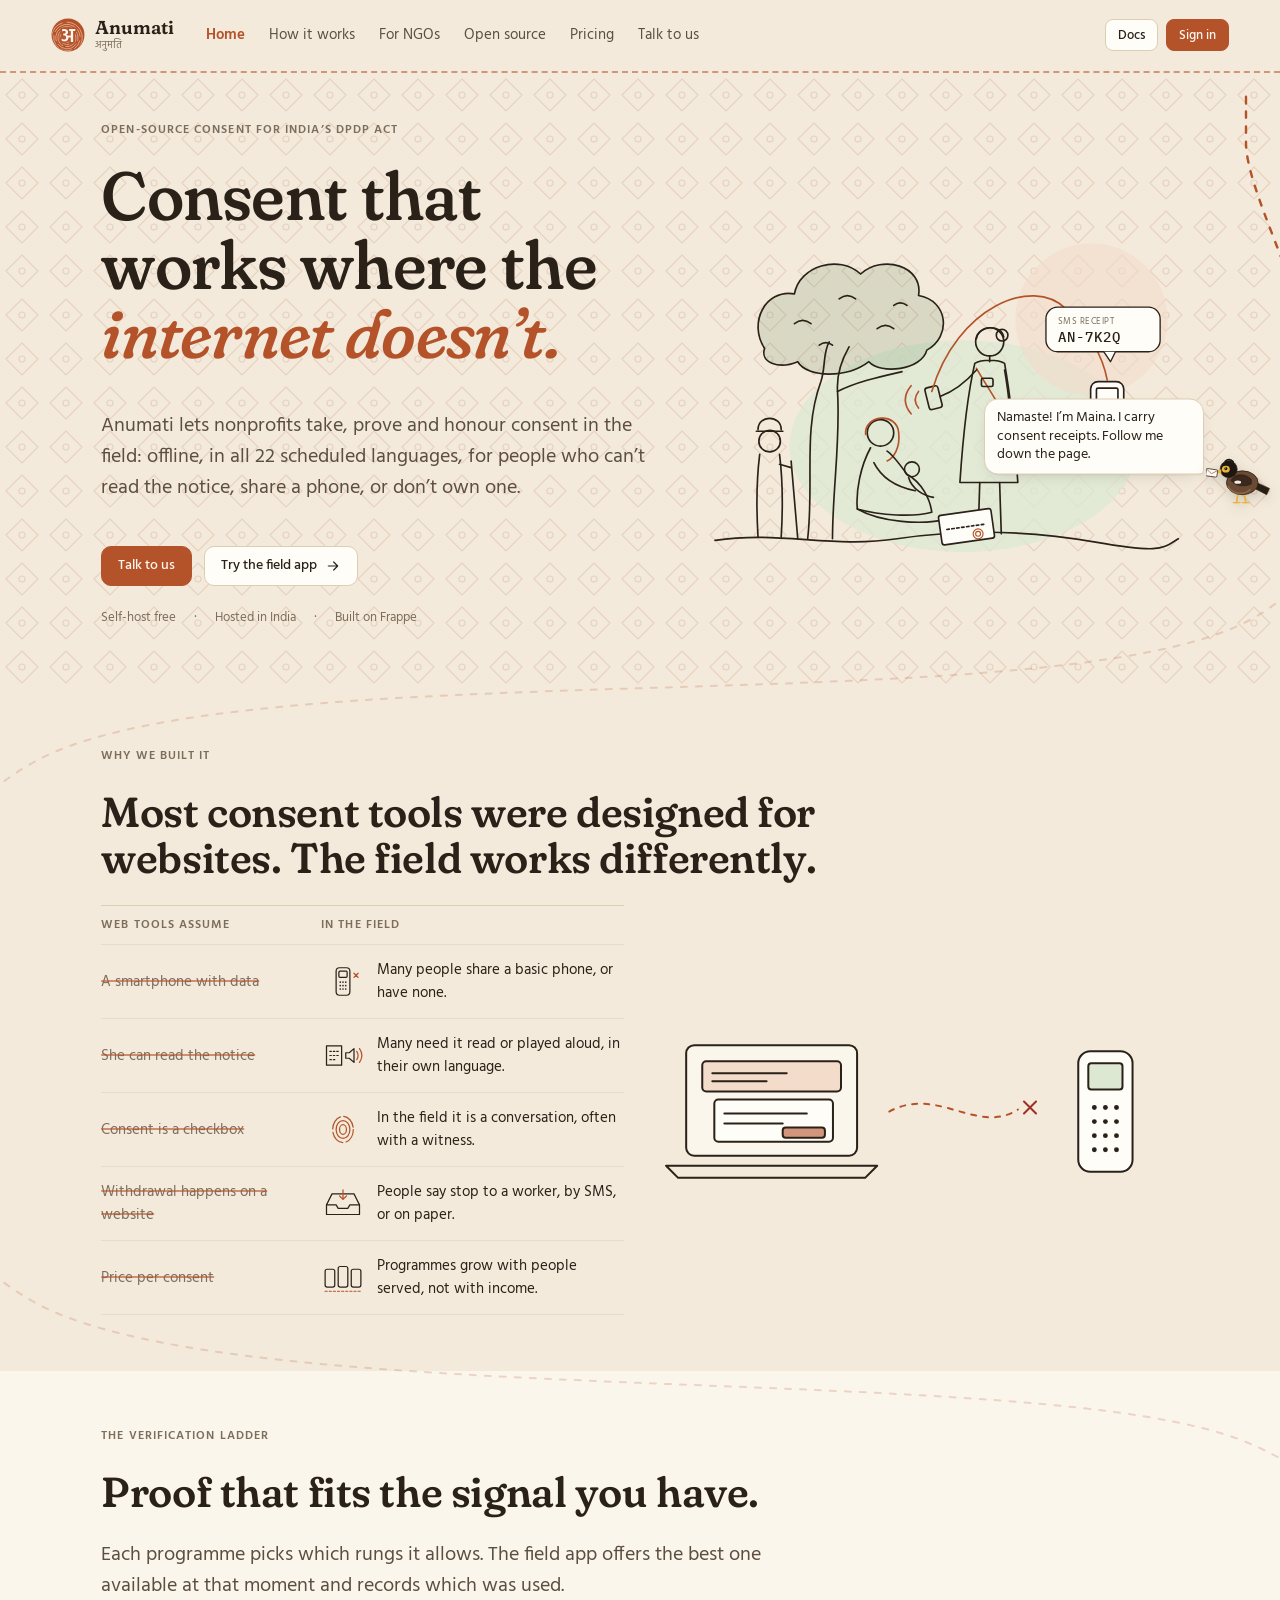
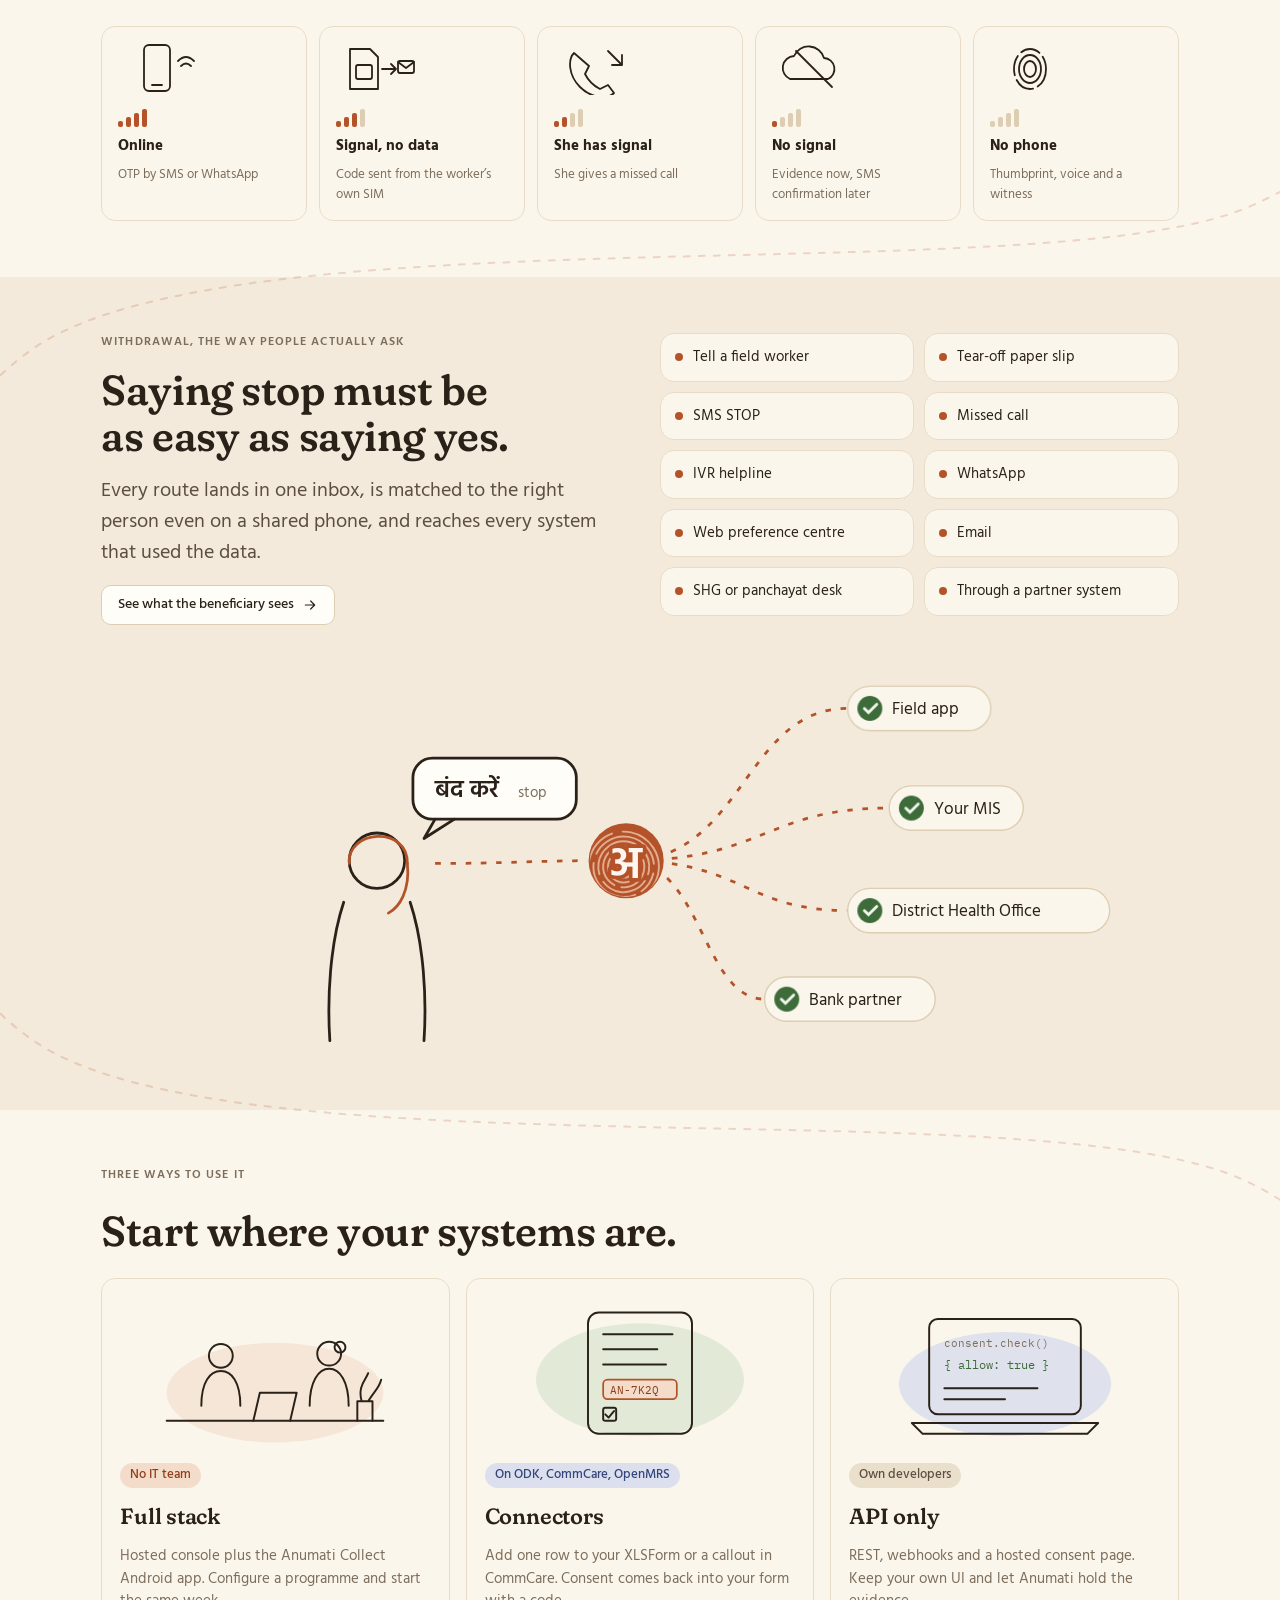
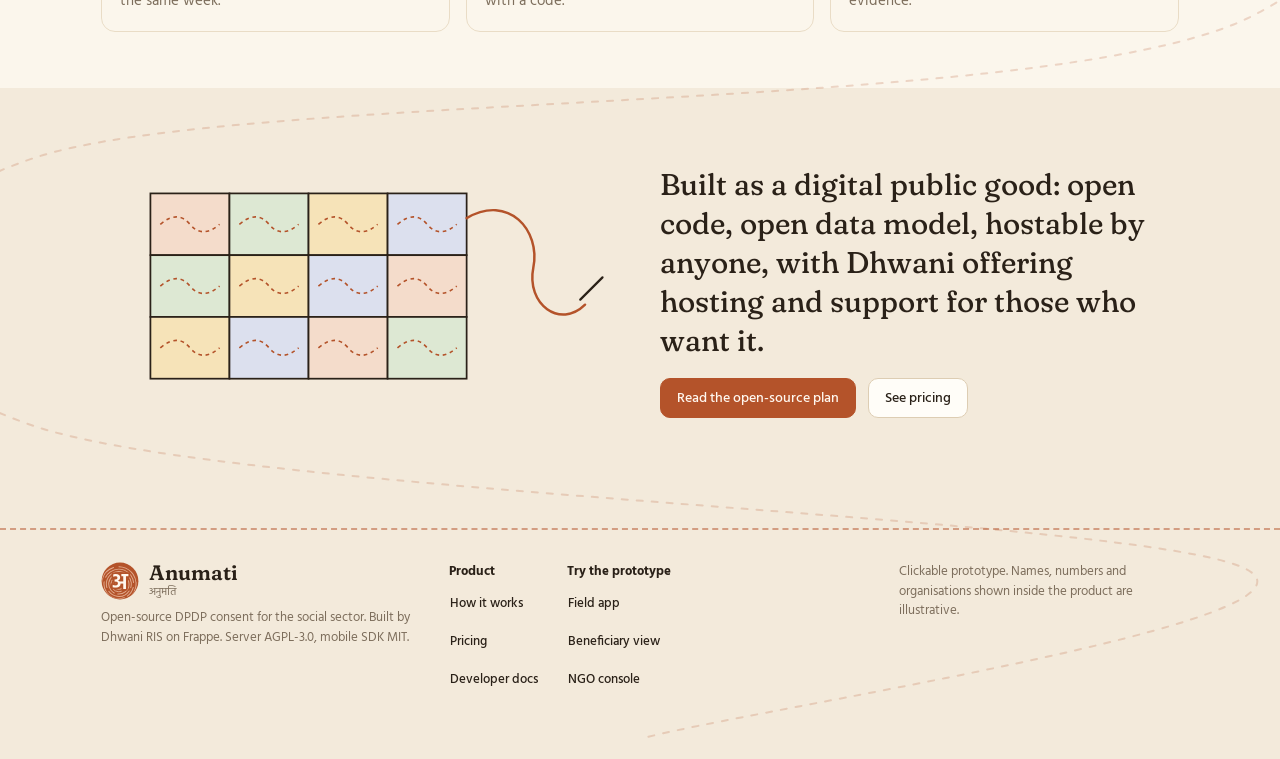
==== site/index.html @ c1d59849 "Phase 0 foundations: Frappe v15 app, ledger, roles, CI gates, website - anumati app (one module): 28" ====
<!doctype html>
<html lang="en">
<head>
<meta charset="utf-8">
<meta name="viewport" content="width=device-width,initial-scale=1,viewport-fit=cover">
<title>Anumati · Consent that works where the internet doesn’t</title>
<meta name="description" content="Open-source DPDP consent for nonprofits: offline, in all 22 scheduled languages, for people who can’t read the notice, share a phone, or don’t own one.">
<meta property="og:title" content="Anumati · Consent that works where the internet doesn’t">
<meta property="og:description" content="Open-source consent for India’s DPDP Act, built for the field.">
<meta name="theme-color" content="#B4532A">
<link rel="icon" type="image/svg+xml" href="assets/favicon.svg">
<link rel="preconnect" href="https://fonts.googleapis.com">
<link rel="preconnect" href="https://fonts.gstatic.com" crossorigin>
<link rel="stylesheet" href="https://fonts.googleapis.com/css2?family=Fraunces:opsz,wght,SOFT@9..144,400..700,100&family=Hind:wght@400;500;600&family=IBM+Plex+Mono:wght@400;500&display=swap">
<link rel="stylesheet" href="assets/site.css">
<style>/* Maina’s thread layer can run past the right edge in the prototype; never scroll sideways. */html,body{overflow-x:clip}</style>
</head>
<body>
<div id="app"><noscript><div class="wrap section"><h1>Anumati</h1><p class="lede">Consent that works where the internet doesn’t. Open-source DPDP consent for nonprofits. This site needs JavaScript to show its illustrations; the code is at <a href="https://github.com/sunandan89/anumati">github.com/sunandan89/anumati</a>.</p></div></noscript></div>
<div id="toast" role="status" aria-live="polite" hidden></div>
<script src="assets/site.js"></script>
</body>
</html>
---- site/assets/site.css ----
/* Lifted verbatim from docs/anumati-prototype.html (CSS tokens, components, website, motion). */
:root{
  --ground:#F3EADB; --surface:#FBF6EC; --raised:#FFFDF8; --sunk:#EADFCB;
  --ink:#2A2118; --ink2:#5C4F40; --ink3:#7D6E5C; --line:#DDCDB3; --line2:#E9DCC6;
  --terra:#B4532A; --terra-ink:#FFF7EF; --terra-soft:#F4DCCB; --terra-deep:#8F3E1C;
  --leaf:#3E6B3A; --leaf-soft:#DDE8D3;
  --turmeric:#9A6A10; --turmeric-soft:#F6E3B8; --turmeric-bright:#D69A2D;
  --indigo:#34457A; --indigo-soft:#DCE0EE;
  --danger:#9E2F24; --danger-soft:#F4D6CF;
  --shadow:0 1px 0 rgba(42,33,24,.04), 0 6px 18px -10px rgba(42,33,24,.25);
  --disp:'Fraunces', 'Iowan Old Style', Georgia, serif;
  --body:'Hind', 'Noto Sans Devanagari', system-ui, sans-serif;
  --mono:'IBM Plex Mono', ui-monospace, Menlo, monospace;
  color-scheme: light;
}
@media (prefers-color-scheme: dark){
  :root:not([data-theme="light"]){
    --ground:#1C1712; --surface:#241E17; --raised:#2C251D; --sunk:#171310;
    --ink:#F1E7D6; --ink2:#CDBFA8; --ink3:#A89A84; --line:#443A2E; --line2:#362E24;
    --terra:#E0794C; --terra-ink:#1C1712; --terra-soft:#4A2C1E; --terra-deep:#F09A72;
    --leaf:#8DBB85; --leaf-soft:#27361F;
    --turmeric:#E7B454; --turmeric-soft:#3F3117; --turmeric-bright:#E7B454;
    --indigo:#9AAAE0; --indigo-soft:#262C44;
    --danger:#F08A7C; --danger-soft:#44231E;
    --shadow:0 1px 0 rgba(0,0,0,.2), 0 8px 20px -12px rgba(0,0,0,.6);
    color-scheme: dark;
  }
}
:root[data-theme="dark"]{
    --ground:#1C1712; --surface:#241E17; --raised:#2C251D; --sunk:#171310;
    --ink:#F1E7D6; --ink2:#CDBFA8; --ink3:#A89A84; --line:#443A2E; --line2:#362E24;
    --terra:#E0794C; --terra-ink:#1C1712; --terra-soft:#4A2C1E; --terra-deep:#F09A72;
    --leaf:#8DBB85; --leaf-soft:#27361F;
    --turmeric:#E7B454; --turmeric-soft:#3F3117; --turmeric-bright:#E7B454;
    --indigo:#9AAAE0; --indigo-soft:#262C44;
    --danger:#F08A7C; --danger-soft:#44231E;
    --shadow:0 1px 0 rgba(0,0,0,.2), 0 8px 20px -12px rgba(0,0,0,.6);
    color-scheme: dark;
}
*{box-sizing:border-box}
html,body{background:var(--ground)}
body{margin:0;font-family:var(--body);font-size:15px;line-height:1.5;color:var(--ink);-webkit-font-smoothing:antialiased}
button,input,select,textarea{font:inherit;color:inherit}
a{color:var(--terra)}
:focus-visible{outline:2px solid var(--terra);outline-offset:2px;border-radius:6px}
h1,h2,h3,h4{font-family:var(--disp);font-variation-settings:"SOFT" 100;font-weight:560;margin:0;text-wrap:balance;letter-spacing:-.01em}
.num{font-variant-numeric:tabular-nums}
.mono{font-family:var(--mono);font-size:.86em}
.hi{font-family:'Hind', 'Noto Sans Devanagari', sans-serif}
.muted{color:var(--ink3)}
.small{font-size:13px}
.eyebrow{font-size:12px;letter-spacing:.09em;text-transform:uppercase;color:var(--ink3);font-weight:600}
/* kantha running stitch */
.stitch{height:0;border:0;border-top:2px dashed var(--terra);opacity:.55;margin:0}
.stitch-box{position:relative}
.stitch-box::after{content:"";position:absolute;inset:6px;border:1.5px dashed color-mix(in srgb, var(--terra) 55%, transparent);border-radius:14px;pointer-events:none}

/* ---------- lens bar ---------- */
.lensbar{position:sticky;top:env(safe-area-inset-top,0px);z-index:40;background:#211A13;color:#F3EADB}
.lensbar-in{display:flex;align-items:center;gap:14px;padding:8px 16px;overflow-x:auto;scrollbar-width:none}
.lensbar-in::-webkit-scrollbar{display:none}
.brand{display:flex;align-items:center;gap:8px;flex-shrink:0;font-family:var(--disp);font-size:18px;font-variation-settings:"SOFT" 100;font-weight:600}
.mark{width:28px;height:28px;border-radius:50%;background:var(--terra);color:#FFF7EF;display:grid;place-items:center;font-family:'Hind',sans-serif;font-weight:600;font-size:16px;line-height:1;padding-top:3px}
.lenslabel{font-size:12px;opacity:.7;flex-shrink:0;letter-spacing:.06em;text-transform:uppercase}
.lenses{display:flex;gap:4px;flex-shrink:0}
.lens{border:0;background:transparent;color:inherit;padding:7px 12px;border-radius:999px;font-size:14px;cursor:pointer;white-space:nowrap;opacity:.78}
.lens:hover{opacity:1;background:rgba(255,255,255,.08)}
.lens.on{background:var(--terra);color:#FFF7EF;opacity:1;font-weight:600}
:root[data-theme="dark"] .lensbar, :root:not([data-theme="light"]) .lensbar{}
.lensbar{border-bottom:2px dashed var(--terra)}
.demo-pill{margin-left:auto;flex-shrink:0;font-size:12px;border:1px solid rgba(255,255,255,.3);border-radius:999px;padding:3px 10px;opacity:.85}

/* ---------- generic ---------- */
.btn{display:inline-flex;align-items:center;justify-content:center;gap:8px;min-height:40px;padding:0 16px;border-radius:10px;border:1px solid var(--line);background:var(--raised);color:var(--ink);font-weight:500;font-size:14px;cursor:pointer;text-decoration:none;white-space:nowrap}
.btn:hover{border-color:var(--ink3)}
.btn.pri{background:var(--terra);border-color:var(--terra);color:var(--terra-ink)}
.btn.pri:hover{background:var(--terra-deep);border-color:var(--terra-deep)}
.btn.ghost{background:transparent;border-color:transparent}
.btn.sm{min-height:32px;padding:0 12px;font-size:13px;border-radius:8px}
.btn[disabled]{opacity:.45;cursor:not-allowed}
.chip{display:inline-flex;align-items:center;gap:6px;padding:2px 10px;border-radius:999px;font-size:12.5px;font-weight:500;white-space:nowrap;line-height:1.7}
.c-ok{background:var(--leaf-soft);color:var(--leaf)}
.c-wait{background:var(--turmeric-soft);color:var(--turmeric)}
.c-bad{background:var(--danger-soft);color:var(--danger)}
.c-neu{background:var(--sunk);color:var(--ink2)}
.c-ind{background:var(--indigo-soft);color:var(--indigo)}
.c-terra{background:var(--terra-soft);color:var(--terra-deep)}
.dot{width:8px;height:8px;border-radius:50%;display:inline-block;flex-shrink:0}
.card{background:var(--surface);border:1px solid var(--line2);border-radius:14px;padding:18px}
.card.flat{background:transparent}
.row{display:flex;gap:12px;align-items:center}
.row.wr{flex-wrap:wrap}
.stack{display:flex;flex-direction:column;gap:12px}
.grid{display:grid;gap:16px}
.g2{grid-template-columns:repeat(2,minmax(0,1fr))}
.g3{grid-template-columns:repeat(3,minmax(0,1fr))}
.g4{grid-template-columns:repeat(4,minmax(0,1fr))}
.g6{grid-template-columns:repeat(6,minmax(0,1fr))}
.spacer{flex:1}
.tbl-wrap{overflow-x:auto}
table.t{width:100%;border-collapse:collapse;font-size:14px}
.t th{text-align:left;font-weight:500;color:var(--ink3);font-size:12.5px;letter-spacing:.03em;padding:10px 12px;border-bottom:1px solid var(--line)}
.t td{padding:11px 12px;border-bottom:1px solid var(--line2);vertical-align:top}
.t tr.click{cursor:pointer}
.t tr.click:hover td{background:color-mix(in srgb, var(--terra-soft) 45%, transparent)}
.t tr.sel td{background:var(--terra-soft)}
.t td.r,.t th.r{text-align:right}
.tabs{display:flex;gap:4px;border-bottom:1px solid var(--line);overflow-x:auto;scrollbar-width:none}
.tab{border:0;background:transparent;padding:10px 12px;font-size:14.5px;color:var(--ink3);cursor:pointer;border-bottom:2px solid transparent;margin-bottom:-1px;white-space:nowrap}
.tab:hover{color:var(--ink)}
.tab.on{color:var(--ink);border-bottom-color:var(--terra);font-weight:600}
.seg{display:inline-flex;background:var(--sunk);border-radius:10px;padding:3px;gap:2px;flex-wrap:wrap}
.seg button{border:0;background:transparent;padding:6px 12px;border-radius:8px;font-size:13.5px;cursor:pointer;color:var(--ink2)}
.seg button.on{background:var(--raised);color:var(--ink);font-weight:600;box-shadow:var(--shadow)}
.field{display:flex;flex-direction:column;gap:6px;font-size:13.5px;color:var(--ink2)}
.field input,.field select,.field textarea{background:var(--raised);border:1px solid var(--line);border-radius:10px;padding:10px 12px;font-size:15px;color:var(--ink);min-height:42px}
.field textarea{min-height:90px;resize:vertical}
.check{display:flex;gap:10px;align-items:flex-start;font-size:14.5px;cursor:pointer;padding:6px 0}
.check input{width:18px;height:18px;margin:2px 0 0;accent-color:var(--terra);flex-shrink:0}
.switch{position:relative;width:48px;height:28px;border-radius:14px;background:var(--line);border:0;cursor:pointer;flex-shrink:0;transition:background .15s}
.switch::after{content:"";position:absolute;top:3px;left:3px;width:22px;height:22px;border-radius:50%;background:var(--raised);box-shadow:0 1px 2px rgba(0,0,0,.2);transition:left .15s}
.switch.on{background:var(--leaf)}
.switch.on::after{left:23px}
.kpi .v{font-family:var(--disp);font-variation-settings:"SOFT" 100;font-size:32px;font-weight:520;line-height:1.1;margin-top:6px;font-variant-numeric:tabular-nums}
.kpi .d{font-size:13px;color:var(--ink3);margin-top:2px}
.toast{position:fixed;left:50%;bottom:calc(20px + env(safe-area-inset-bottom,0px));transform:translateX(-50%);background:#211A13;color:#F3EADB;padding:12px 18px;border-radius:12px;font-size:14px;z-index:80;box-shadow:var(--shadow);max-width:min(560px,calc(100% - 32px));display:flex;gap:12px;align-items:center}
.toast button{background:transparent;border:1px solid rgba(255,255,255,.35);color:inherit;border-radius:8px;padding:4px 10px;cursor:pointer;font-size:13px;white-space:nowrap}
.bar{height:8px;border-radius:4px;background:var(--sunk);overflow:hidden}
.bar > i{display:block;height:100%;border-radius:4px}
.empty{padding:28px;text-align:center;color:var(--ink3)}
.kv{display:grid;grid-template-columns:minmax(110px,auto) 1fr;gap:8px 16px;font-size:14px}
.kv dt{color:var(--ink3)} .kv dd{margin:0}
code.blk{display:block;white-space:pre;overflow-x:auto;background:var(--ink);color:#F1E7D6;border-radius:12px;padding:16px;font-family:var(--mono);font-size:13px;line-height:1.6}
:root[data-theme="dark"] code.blk{background:var(--sunk)}
@media (prefers-color-scheme: dark){:root:not([data-theme="light"]) code.blk{background:var(--sunk)}}

/* ---------- website ---------- */
.site{background:var(--ground)}
.site-nav{display:flex;align-items:center;gap:22px;padding:18px clamp(16px,4vw,56px);flex-wrap:wrap}
.site-nav .links{display:flex;gap:4px;flex-wrap:wrap}
.site-nav .links button{border:0;background:transparent;padding:6px 10px;border-radius:8px;cursor:pointer;color:var(--ink2);font-size:15px}
.site-nav .links button.on{color:var(--terra);font-weight:600}
.site-nav .links button:hover{color:var(--ink)}
.wrap{max-width:1180px;margin:0 auto;padding-inline:clamp(16px,4vw,56px)}
.hero{padding-block:48px 64px;display:grid;grid-template-columns:1.1fr .9fr;gap:48px;align-items:center}
.hero h1{font-size:clamp(38px,5.6vw,68px);line-height:1.02;font-weight:520}
.hero h1 em{font-style:italic;color:var(--terra)}
.lede{font-size:clamp(17px,1.6vw,20px);color:var(--ink2);max-width:36em;line-height:1.55}
.section{padding-block:56px}
.section h2{font-size:clamp(28px,3.4vw,42px);line-height:1.1}
.pattern{background-image:url("data:image/svg+xml,%3Csvg xmlns='http://www.w3.org/2000/svg' width='44' height='44' viewBox='0 0 44 44'%3E%3Cg fill='none' stroke='%23B4532A' stroke-opacity='.16' stroke-width='1.2'%3E%3Cpath d='M22 6 L38 22 L22 38 L6 22 Z'/%3E%3Ccircle cx='22' cy='22' r='3'/%3E%3C/g%3E%3C/svg%3E")}
.ladder{display:grid;grid-template-columns:repeat(5,minmax(0,1fr));gap:12px}
.rung{background:var(--surface);border:1px solid var(--line2);border-radius:14px;padding:16px;display:flex;flex-direction:column;gap:8px}
.rung .sig{display:flex;gap:3px;align-items:flex-end;height:18px}
.rung .sig i{width:5px;background:var(--line);border-radius:2px}
.rung .sig i.on{background:var(--terra)}
.quote{font-family:var(--disp);font-variation-settings:"SOFT" 100;font-size:clamp(22px,2.4vw,30px);line-height:1.3;font-weight:420}
.price{display:flex;flex-direction:column;gap:12px}
.price .amt{font-family:var(--disp);font-size:36px;font-variation-settings:"SOFT" 100}
.foot{border-top:2px dashed color-mix(in srgb, var(--terra) 50%, transparent);padding-block:32px;margin-top:32px}

/* ---------- console ---------- */
.shell{display:grid;grid-template-columns:236px minmax(0,1fr);min-height:calc(100vh - 50px)}
.side{background:var(--surface);border-right:1px solid var(--line2);padding:18px 12px;display:flex;flex-direction:column;gap:2px;position:sticky;top:50px;height:calc(100vh - 50px);overflow-y:auto}
.org{display:flex;gap:10px;align-items:center;padding:4px 8px 16px}
.org .av{width:36px;height:36px;border-radius:10px;background:var(--leaf);color:#F4F8EF;display:grid;place-items:center;font-weight:600}
.nav{display:flex;justify-content:space-between;align-items:center;gap:8px;padding:9px 12px;border-radius:10px;font-size:14.5px;color:var(--ink2);cursor:pointer;border:0;background:transparent;text-align:left;width:100%}
.nav:hover{background:var(--sunk);color:var(--ink)}
.nav.on{background:var(--terra-soft);color:var(--terra-deep);font-weight:600}
.navsec{font-size:11.5px;letter-spacing:.09em;text-transform:uppercase;color:var(--ink3);padding:14px 12px 4px;font-weight:600}
.main{padding:24px clamp(16px,3vw,36px) 48px;display:flex;flex-direction:column;gap:18px;min-width:0}
.ph{display:flex;align-items:flex-end;gap:16px;flex-wrap:wrap}
.ph h1{font-size:clamp(26px,3vw,34px);line-height:1.1}
.crumb{font-size:13px;color:var(--ink3)}
.crumb button{border:0;background:transparent;color:var(--terra);cursor:pointer;padding:0;font-size:13px}
.split{display:grid;grid-template-columns:minmax(0,1.5fr) minmax(0,1fr);gap:16px;align-items:start}
.opt{display:flex;gap:12px;align-items:flex-start;border:1px solid var(--line);border-radius:12px;padding:12px 14px;background:var(--raised);cursor:pointer}
.opt.on{border-color:var(--terra);background:color-mix(in srgb, var(--terra-soft) 50%, var(--raised))}
.opt input{accent-color:var(--terra);margin-top:3px}
.timeline{display:flex;flex-direction:column;gap:18px;position:relative}
.ev{display:grid;grid-template-columns:14px 1fr;gap:12px}
.ev .dot{width:12px;height:12px;margin-top:5px}
.thumbs{display:flex;gap:8px;flex-wrap:wrap;margin-top:8px}
.thumb{width:78px;height:54px;border-radius:8px;background:var(--sunk);display:grid;place-items:center;font-size:11px;color:var(--ink3);text-align:center;border:1px dashed var(--line)}

/* ---------- phone ---------- */
.stage{display:flex;gap:32px;padding:28px clamp(16px,3vw,40px) 48px;flex-wrap:wrap;align-items:flex-start;justify-content:center}
.stage-notes{flex:1 1 320px;max-width:420px;display:flex;flex-direction:column;gap:14px}
.phone{width:360px;max-width:100%;height:740px;border-radius:40px;background:#17120D;padding:12px;box-shadow:0 30px 60px -30px rgba(42,33,24,.6);flex-shrink:0}
.screen{width:100%;height:100%;border-radius:30px;overflow:hidden;background:var(--ground);display:flex;flex-direction:column;position:relative}
.appbar{background:var(--leaf);color:#F4F8EF;padding:16px 16px 14px;display:flex;align-items:center;gap:10px}
.appbar .t{font-size:17px;font-weight:600;line-height:1.2}
.appbar .s{font-size:12px;opacity:.85}
.appbar button{background:transparent;border:0;color:inherit;cursor:pointer;padding:4px;display:flex}
.appbody{flex:1;overflow-y:auto;padding:14px 16px 16px;display:flex;flex-direction:column;gap:10px}
.appfoot{padding:12px 16px 16px;border-top:1px solid var(--line2);background:var(--surface)}
.big{width:100%;min-height:50px;border-radius:12px;border:0;background:var(--terra);color:var(--terra-ink);font-size:16px;font-weight:600;cursor:pointer}
.big[disabled]{background:var(--line);color:var(--ink3);cursor:not-allowed}
.big.alt{background:transparent;border:1.5px solid var(--terra);color:var(--terra)}
.big.alt.on{background:var(--terra);color:var(--terra-ink)} .big:disabled{opacity:.45;cursor:not-allowed}
.tile{display:flex;gap:12px;align-items:center;background:var(--surface);border:1px solid var(--line2);border-radius:14px;padding:14px;cursor:pointer;text-align:left;width:100%}
.tile:hover{border-color:var(--terra)}
.ico{width:42px;height:42px;border-radius:12px;background:var(--terra-soft);color:var(--terra-deep);display:grid;place-items:center;flex-shrink:0}
.pcard{display:flex;gap:12px;align-items:center;background:var(--surface);border:1px solid var(--line2);border-radius:12px;padding:12px}
.progress{height:6px;background:var(--sunk);border-radius:3px;overflow:hidden}
.progress i{display:block;height:100%;background:var(--leaf);transition:width .3s}
.bubble-in{align-self:flex-start;max-width:86%;background:var(--surface);border:1px solid var(--line2);border-radius:14px 14px 14px 4px;padding:9px 12px;font-size:14px;line-height:1.5}
.bubble-out{align-self:flex-end;max-width:76%;background:var(--leaf);color:#F4F8EF;border-radius:14px 14px 4px 14px;padding:9px 12px;font-size:14px}
.qr{display:block;width:100%;text-align:left;margin-top:6px;border:1px solid var(--line);background:var(--raised);border-radius:10px;padding:9px 10px;font-size:14px;color:var(--leaf);cursor:pointer}
.digits{display:flex;gap:6px}
.digits input{width:40px;height:48px;text-align:center;font-family:var(--mono);font-size:20px;border:1px solid var(--line);border-radius:10px;background:var(--raised)}

/* ---------- charts ---------- */
svg text{fill:var(--ink3);font-family:var(--body);font-size:11px}
svg .gridl{stroke:var(--line2);stroke-width:1}
.legend{display:flex;gap:14px;flex-wrap:wrap;font-size:13px;color:var(--ink2)}
.legend span{display:inline-flex;align-items:center;gap:6px}

@media (max-width: 1000px){
  .hero{grid-template-columns:1fr}
  .g6{grid-template-columns:repeat(3,minmax(0,1fr))}
  .g4{grid-template-columns:repeat(2,minmax(0,1fr))}
  .ladder{grid-template-columns:repeat(2,minmax(0,1fr))}
  .split{grid-template-columns:1fr}
}
@media (max-width: 760px){
  .shell{grid-template-columns:1fr}
  .side{position:static;height:auto;flex-direction:row;overflow-x:auto;border-right:0;border-bottom:1px solid var(--line2);padding:8px 12px;gap:4px}
  .side .org,.side .navsec,.side .spacer,.side .who{display:none}
  .nav{width:auto;white-space:nowrap}
  .g2,.g3{grid-template-columns:1fr}
  .g6{grid-template-columns:repeat(2,minmax(0,1fr))}
  .ladder{grid-template-columns:1fr}
  .phone{height:680px}
}
/* ---------- art & motion ---------- */
.logo{display:block;flex-shrink:0}
.ill{display:block;max-width:100%;overflow:visible}
.ill .ln{stroke-dasharray:1;stroke-dashoffset:0;animation:draw 2.2s cubic-bezier(.55,.1,.3,1) both}
.ill .d1{animation-delay:.35s}.ill .d2{animation-delay:.7s}.ill .d3{animation-delay:1.15s}.ill .d4{animation-delay:1.6s}
@keyframes draw{from{stroke-dashoffset:1}to{stroke-dashoffset:0}}
.pop{transform-box:fill-box;transform-origin:50% 100%;animation:pop .55s cubic-bezier(.3,1.4,.5,1) 2.5s both}
@keyframes pop{from{opacity:0;transform:scale(.6)}to{opacity:1;transform:scale(1)}}
.bob{animation:bob 3.4s ease-in-out infinite}
@keyframes bob{0%,100%{transform:translateY(0)}50%{transform:translateY(-4px)}}
.flow{stroke-dasharray:4 7;animation:flow 1.1s linear infinite}
@keyframes flow{to{stroke-dashoffset:-22}}
.chk{transform-box:fill-box;transform-origin:center;animation:pop .45s ease-out both}
.ladder .sig i{transform-origin:bottom}
.ladder.play .rung{animation:rise .5s ease-out both}
.ladder.play .rung:nth-child(2){animation-delay:.12s}.ladder.play .rung:nth-child(3){animation-delay:.24s}.ladder.play .rung:nth-child(4){animation-delay:.36s}.ladder.play .rung:nth-child(5){animation-delay:.48s}
@keyframes rise{from{transform:translateY(10px)}to{transform:none}}
.ladder.play .sig i.on{animation:grow .5s ease-out both}
@keyframes grow{from{transform:scaleY(.1)}to{transform:scaleY(1)}}
.maina-say{display:flex;gap:14px;align-items:flex-end}
.say{position:relative;background:var(--raised);border:1px solid var(--line);border-radius:16px 16px 16px 4px;padding:10px 14px;font-size:15px;max-width:30em}
.btn:hover .stitchline,.site-nav .links button:hover{text-decoration:underline dashed var(--terra);text-underline-offset:5px}
.wayimg{display:flex;justify-content:center;margin:-4px 0 6px}
/* ---------- stitched story ---------- */
.story{position:relative}
.story-layer{position:absolute;inset:0;pointer-events:none;z-index:6}
.thread{position:absolute;left:0;top:0;overflow:visible}
.thread-ghost{fill:none;stroke:var(--terra);stroke-opacity:.2;stroke-width:2;stroke-dasharray:6 9;stroke-linecap:round}
.thread-sewn{fill:none;stroke:var(--terra);stroke-width:2.4;stroke-dasharray:6 9;stroke-linecap:round}
.traveler{position:absolute;left:0;top:0;width:68px;transition:transform .18s ease-out;will-change:transform}
.traveler .bird{transition:transform .35s ease}
.traveler .bird.flip{transform:scaleX(-1)}
.traveler .maina{display:block;filter:drop-shadow(0 4px 6px rgba(42,33,24,.18))}
.say-bubble{position:absolute;bottom:34px;right:70px;background:var(--raised);color:var(--ink);border:1px solid var(--line);border-radius:14px 14px 4px 14px;padding:9px 12px;font-size:13.5px;line-height:1.4;width:max-content;max-width:220px;box-shadow:var(--shadow);opacity:0;transform:translateY(6px);transition:opacity .25s,transform .25s}
.say-bubble.show{opacity:1;transform:none}
.traveler.left .say-bubble{right:auto;left:70px;border-radius:14px 14px 14px 4px}
.story-layer.dock .thread{display:none}
.story-layer.dock .traveler{position:fixed;left:auto;top:auto;right:12px;bottom:calc(12px + env(safe-area-inset-bottom,0px));width:58px;transform:none!important;z-index:30}
.story-layer.dock .say-bubble{bottom:58px;right:0;max-width:200px}
/* ---------- site page pieces ---------- */
.gapgrid{display:flex;flex-direction:column;border-top:1px solid var(--line)}
.gaprow{display:grid;grid-template-columns:minmax(0,.8fr) minmax(0,1.2fr);gap:18px;padding:14px 0;border-bottom:1px solid var(--line2);align-items:center}
.gaprow.head{padding:10px 0}
.gaprow .assume{color:var(--ink3);text-decoration:line-through;text-decoration-color:color-mix(in srgb,var(--terra) 60%,transparent);text-decoration-thickness:1.5px}
.gaprow .reality{display:flex;gap:12px;align-items:center}
.gaprow .reality .ic64{width:44px;height:33px;flex-shrink:0}
.ic64{display:block;flex-shrink:0}
.steps{list-style:none;margin:0;padding:0;display:grid;grid-template-columns:repeat(3,minmax(0,1fr));gap:16px;counter-reset:s}
.step{display:flex;flex-direction:column;gap:8px}
.flowline{list-style:none;margin:0;padding:0;display:grid;grid-template-columns:repeat(4,minmax(0,1fr));gap:18px;position:relative}
.flowline::before{content:"";position:absolute;left:32px;right:32px;top:30px;border-top:2px dashed color-mix(in srgb,var(--terra) 55%,transparent)}
.flowline li{display:flex;flex-direction:column;gap:6px;position:relative}
.flowdot{width:max-content;min-width:64px;height:60px;display:grid;place-items:center;background:var(--ground);border-radius:12px;padding:0 4px}
section[style*="--surface"] .flowdot{background:var(--surface)}
.seg-card .fix{display:flex;gap:8px;align-items:flex-start;color:var(--leaf);background:var(--leaf-soft);padding:8px 10px;border-radius:10px}
.seg-card .fix span{color:var(--ink)}
.btn.fl{justify-content:flex-start;padding:0}
@media (max-width: 1000px){ .steps{grid-template-columns:repeat(2,minmax(0,1fr))} .flowline{grid-template-columns:repeat(2,minmax(0,1fr))} .flowline::before{display:none} }
@media (max-width: 760px){
  .steps,.flowline{grid-template-columns:1fr}
  .site-nav{gap:10px}
  .site-nav .links{order:3;width:100%;flex-wrap:nowrap;overflow-x:auto;scrollbar-width:none;margin:0 -4px}
  .site-nav .links::-webkit-scrollbar{display:none}
  .site-nav .links button{white-space:nowrap}
  .gaprow{grid-template-columns:1fr;gap:6px}
  .gaprow.head{display:none}
}
@media (prefers-reduced-motion: reduce){*{transition:none!important;animation:none!important}}
@keyframes pulse{0%,100%{opacity:1}50%{opacity:.45}}
.pulse{animation:pulse 1.2s ease-in-out infinite}
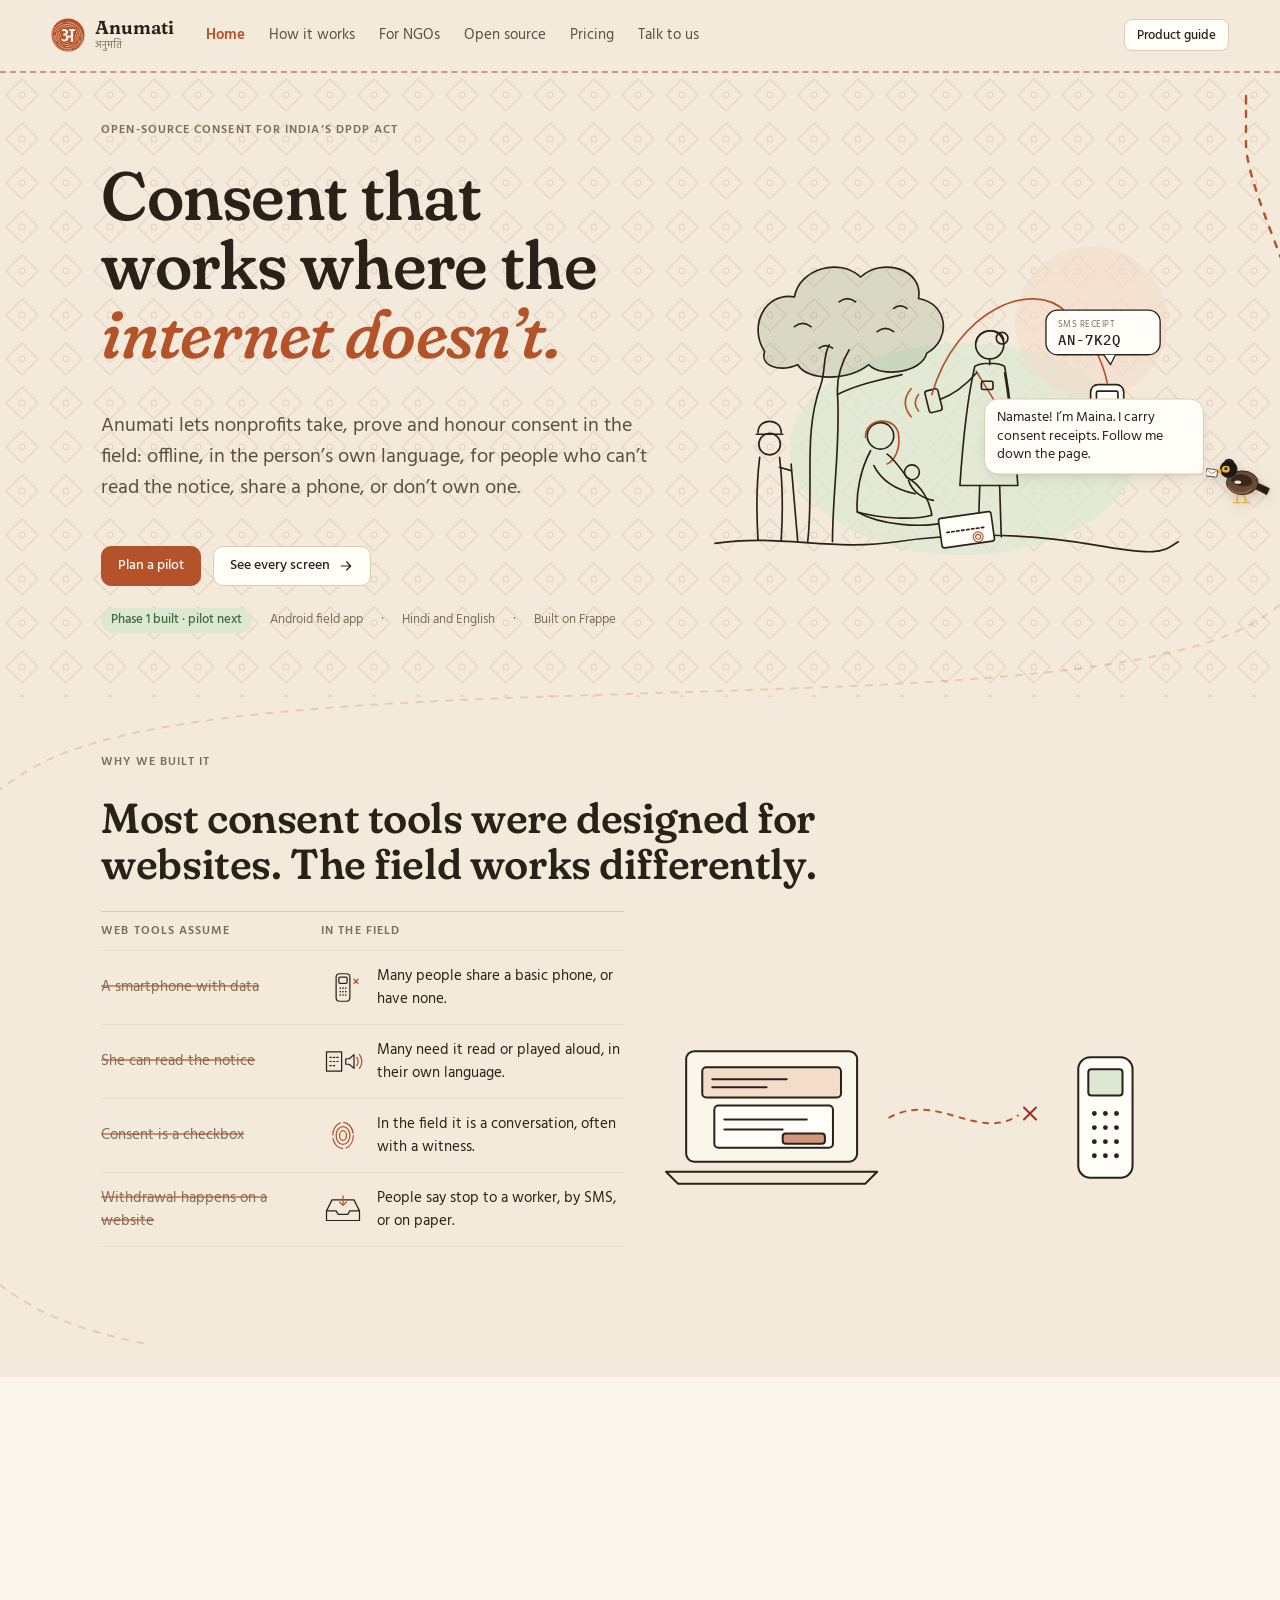
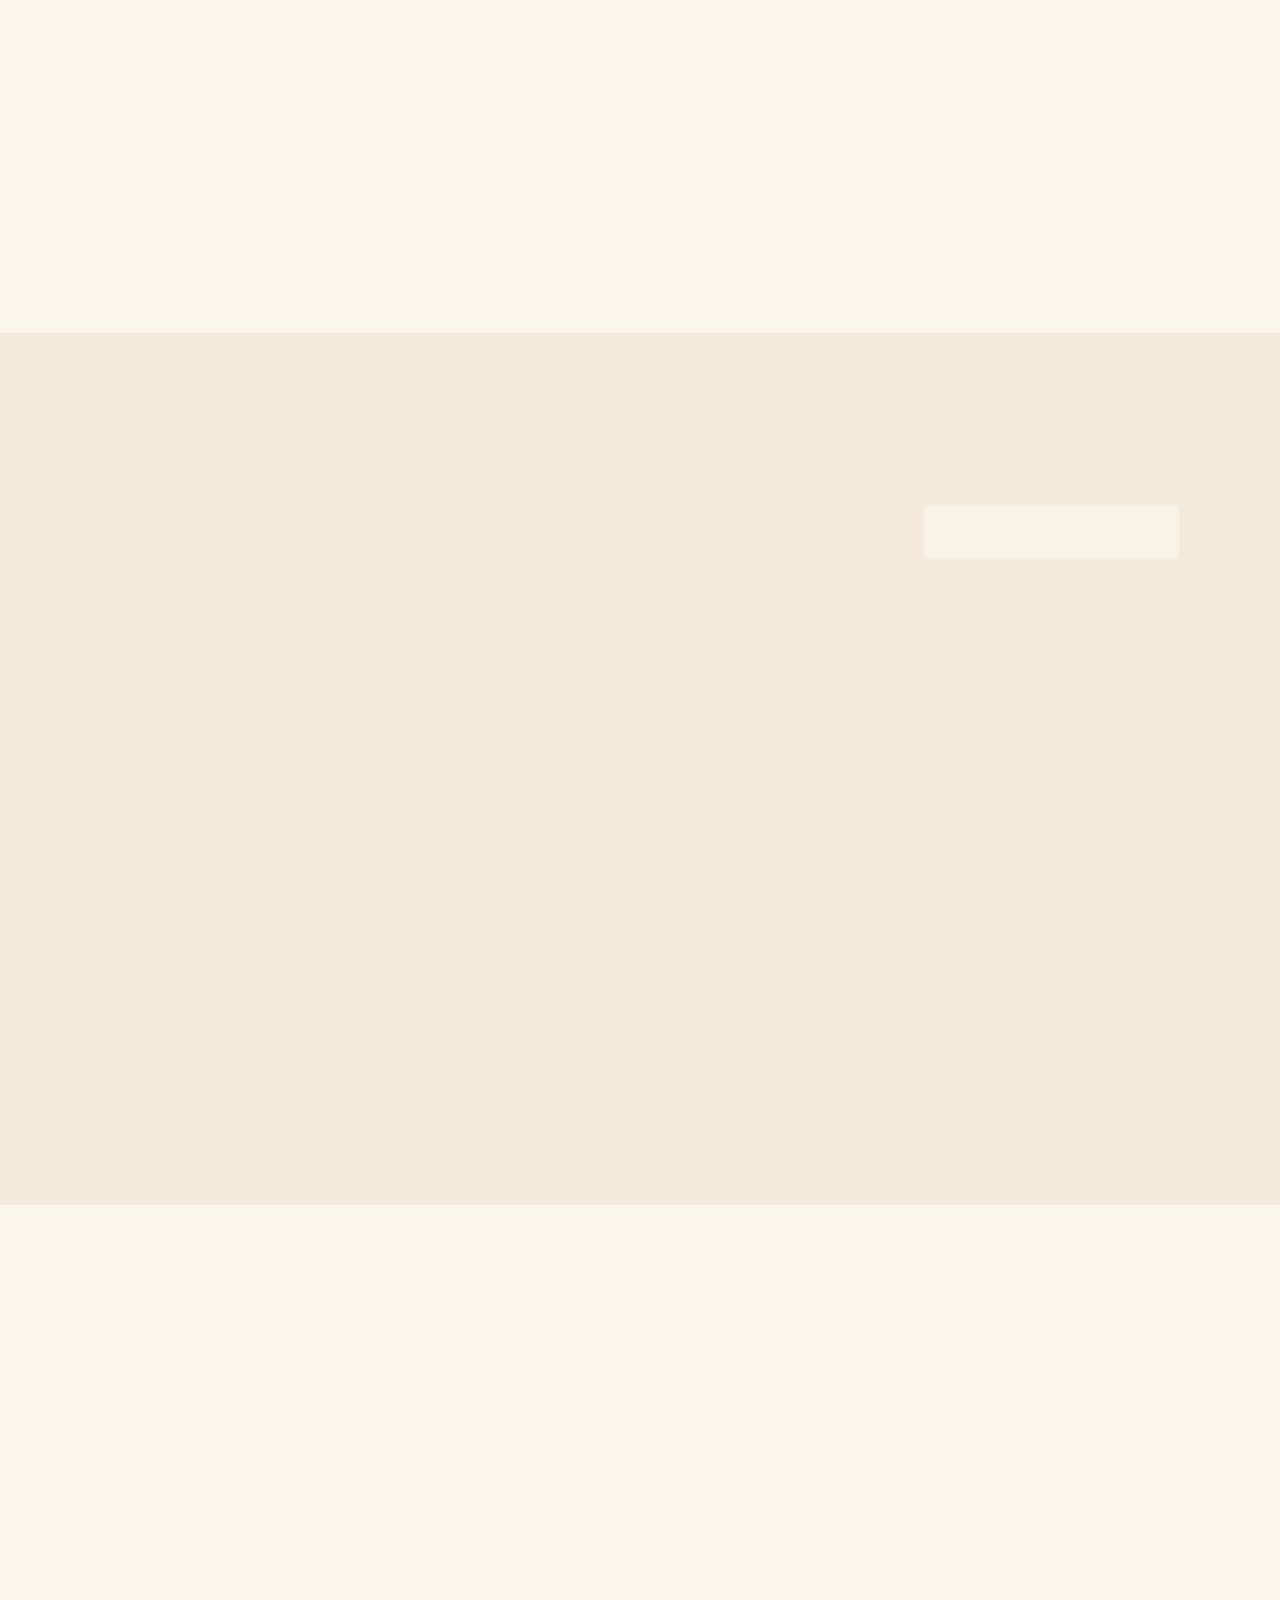
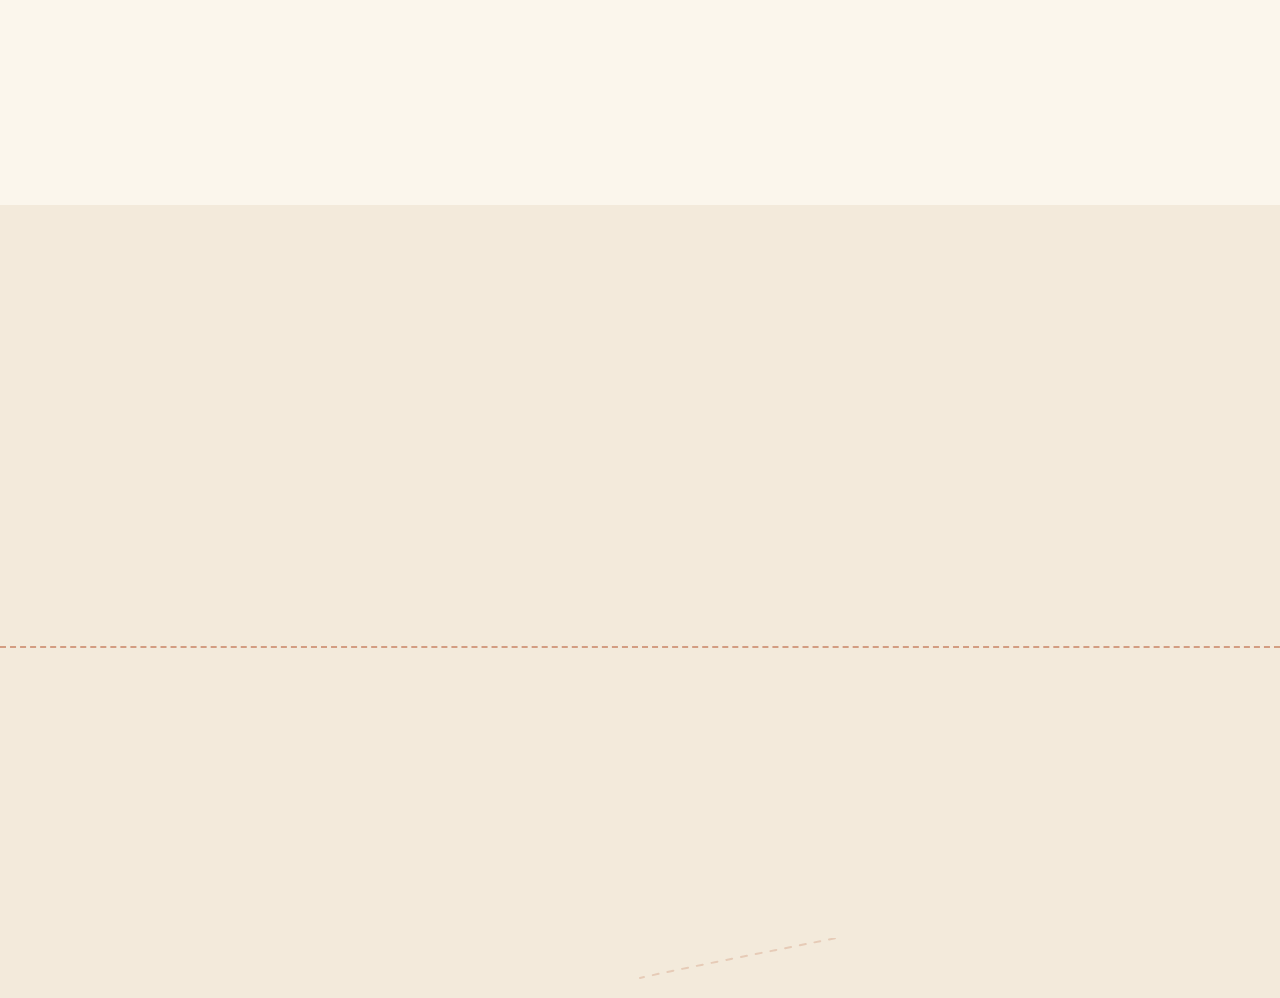
==== commit 9521cd7b: "Website: describe what Phase 1 actually does, mark the rest as coming The public site was lifted fro" ====
--- a/site/index.html
+++ b/site/index.html
@@ -4,7 +4,7 @@
 <meta charset="utf-8">
 <meta name="viewport" content="width=device-width,initial-scale=1,viewport-fit=cover">
 <title>Anumati · Consent that works where the internet doesn’t</title>
-<meta name="description" content="Open-source DPDP consent for nonprofits: offline, in all 22 scheduled languages, for people who can’t read the notice, share a phone, or don’t own one.">
+<meta name="description" content="Open-source DPDP consent for nonprofits: offline, in the person’s own language, for people who can’t read the notice, share a phone, or don’t own one.">
 <meta property="og:title" content="Anumati · Consent that works where the internet doesn’t">
 <meta property="og:description" content="Open-source consent for India’s DPDP Act, built for the field.">
 <meta name="theme-color" content="#B4532A">
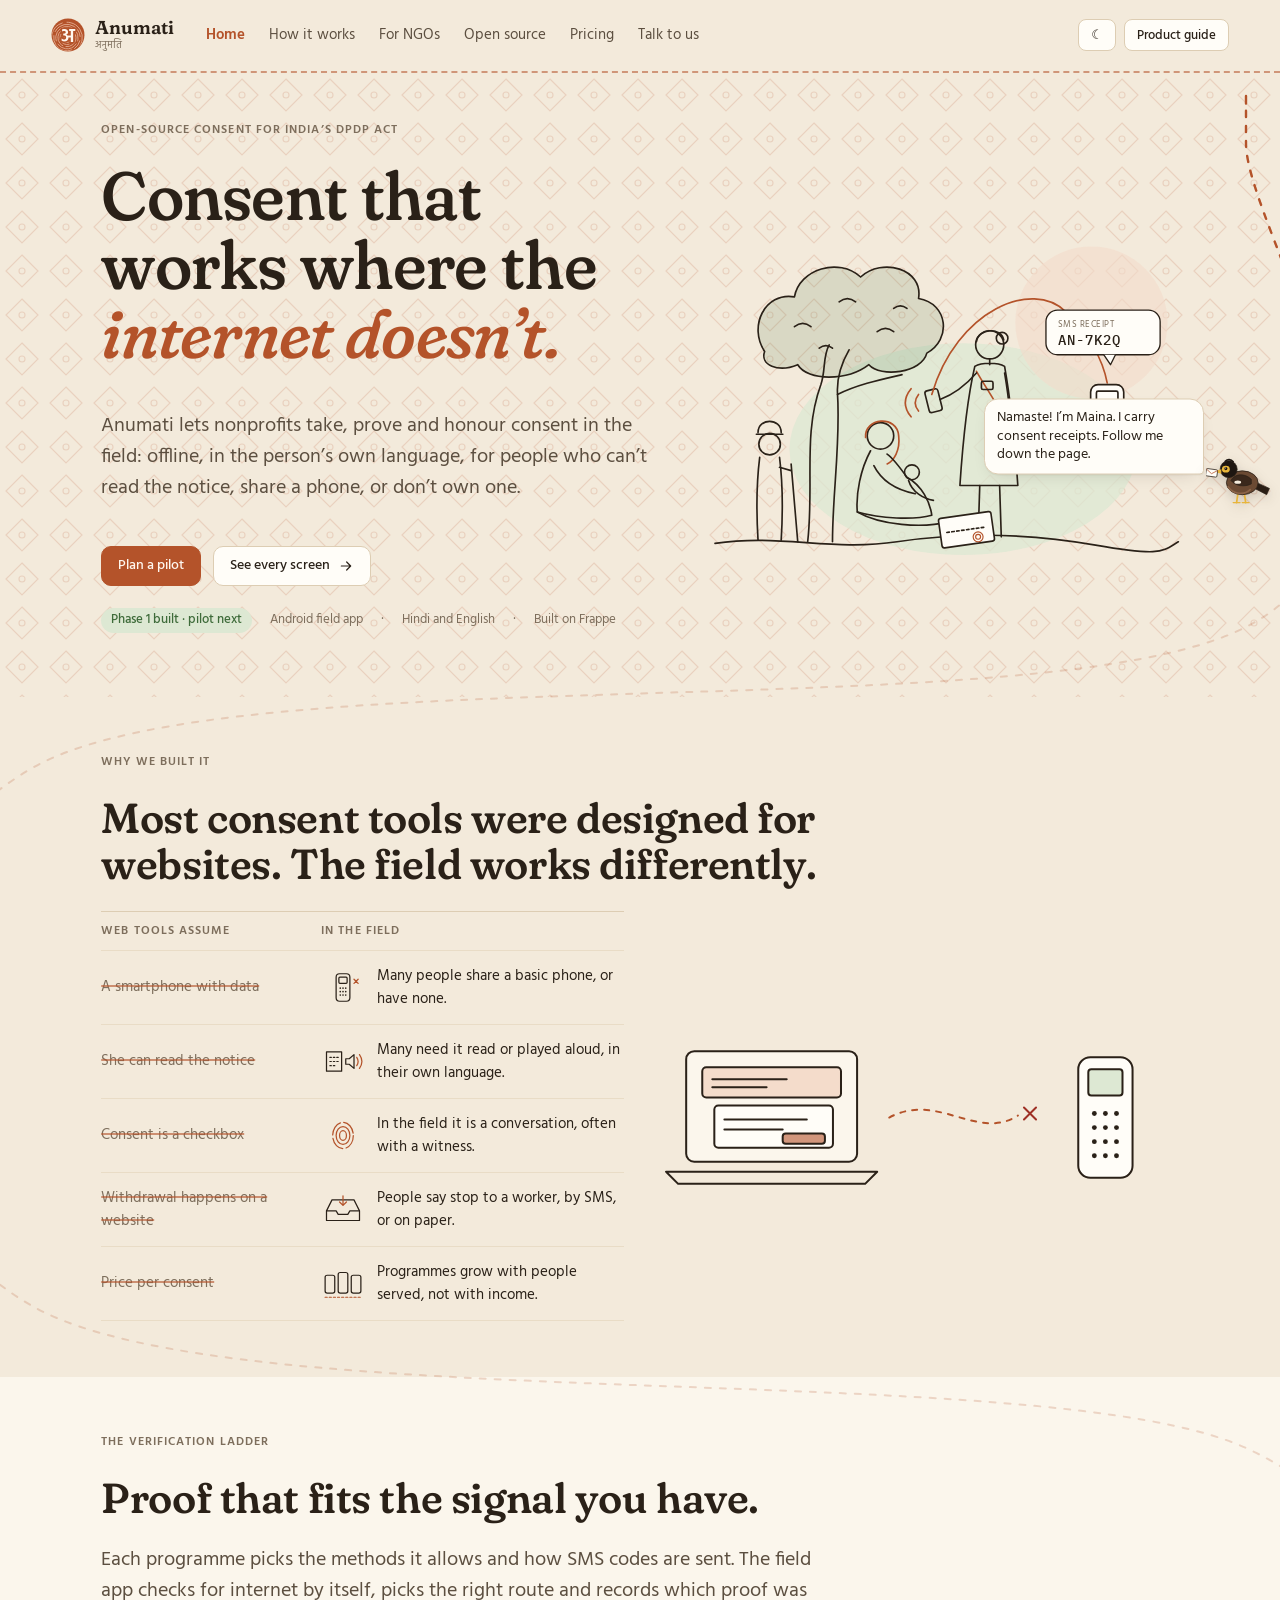
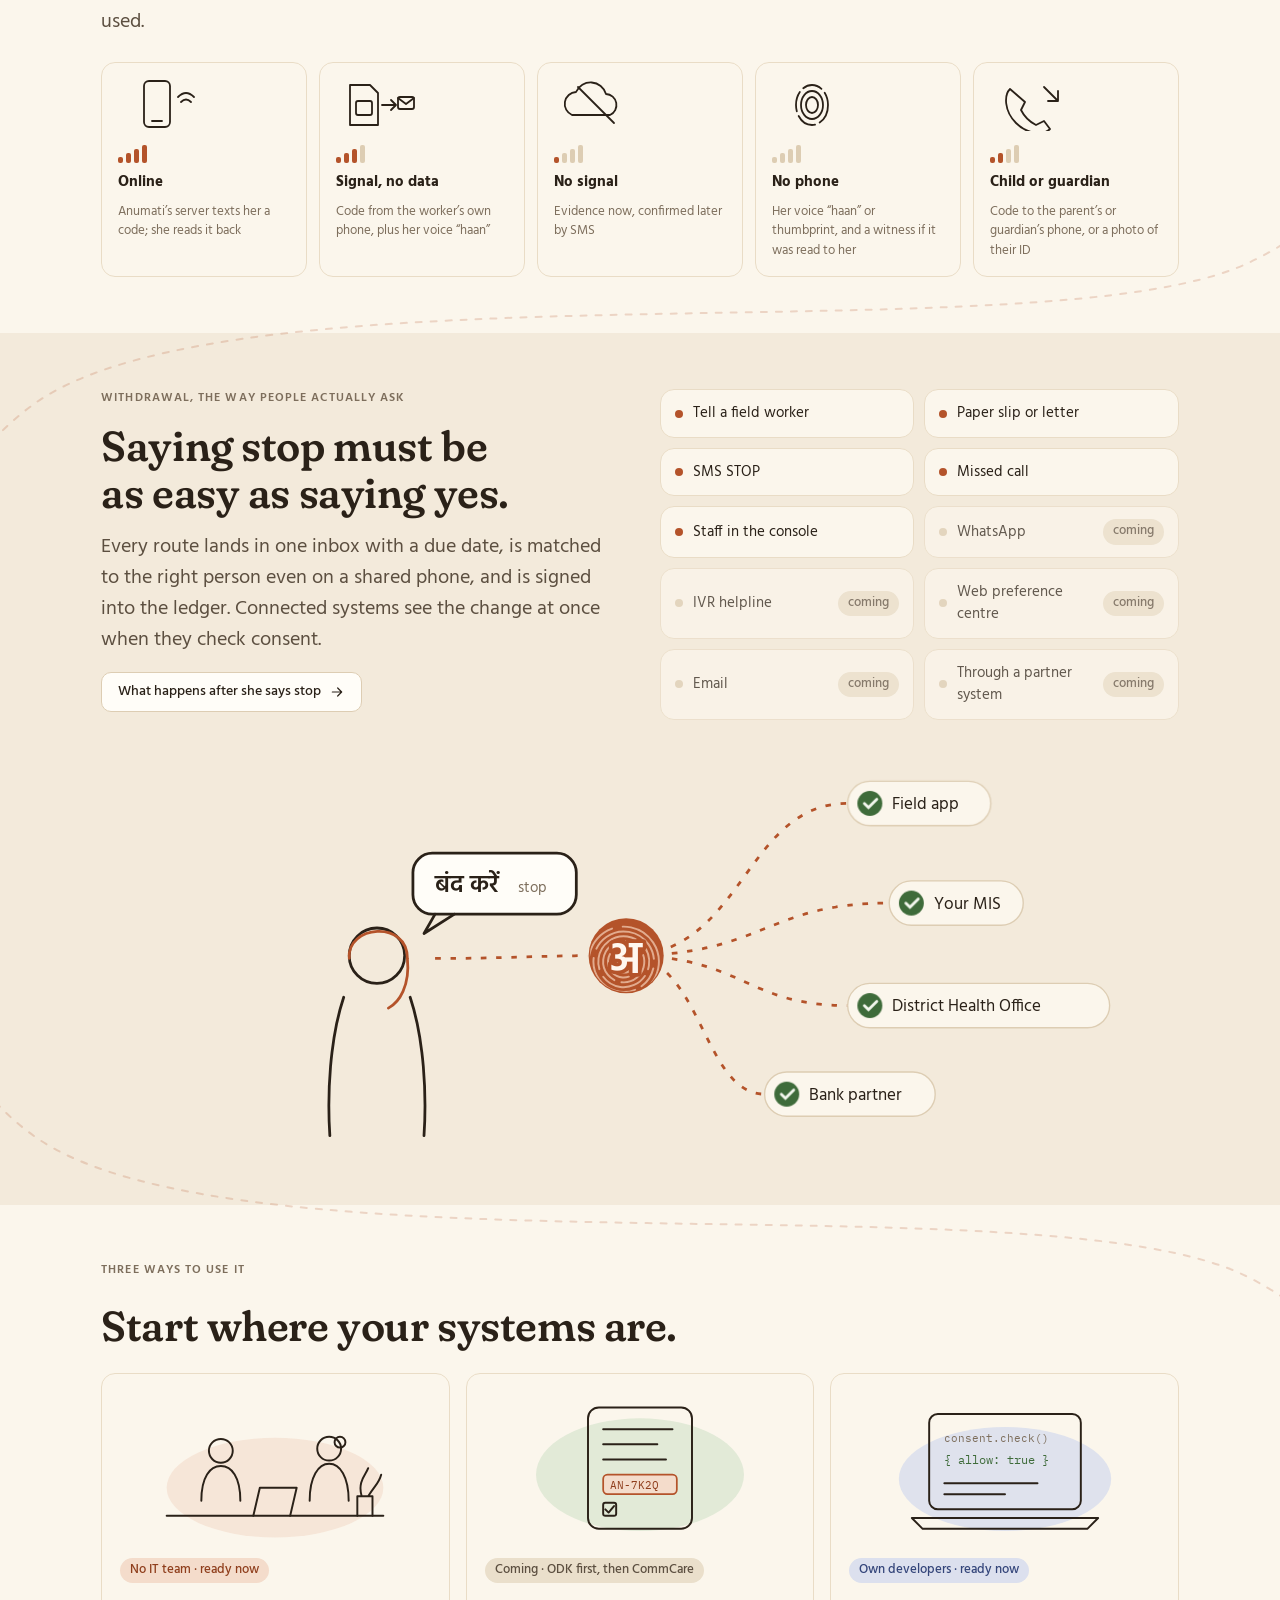
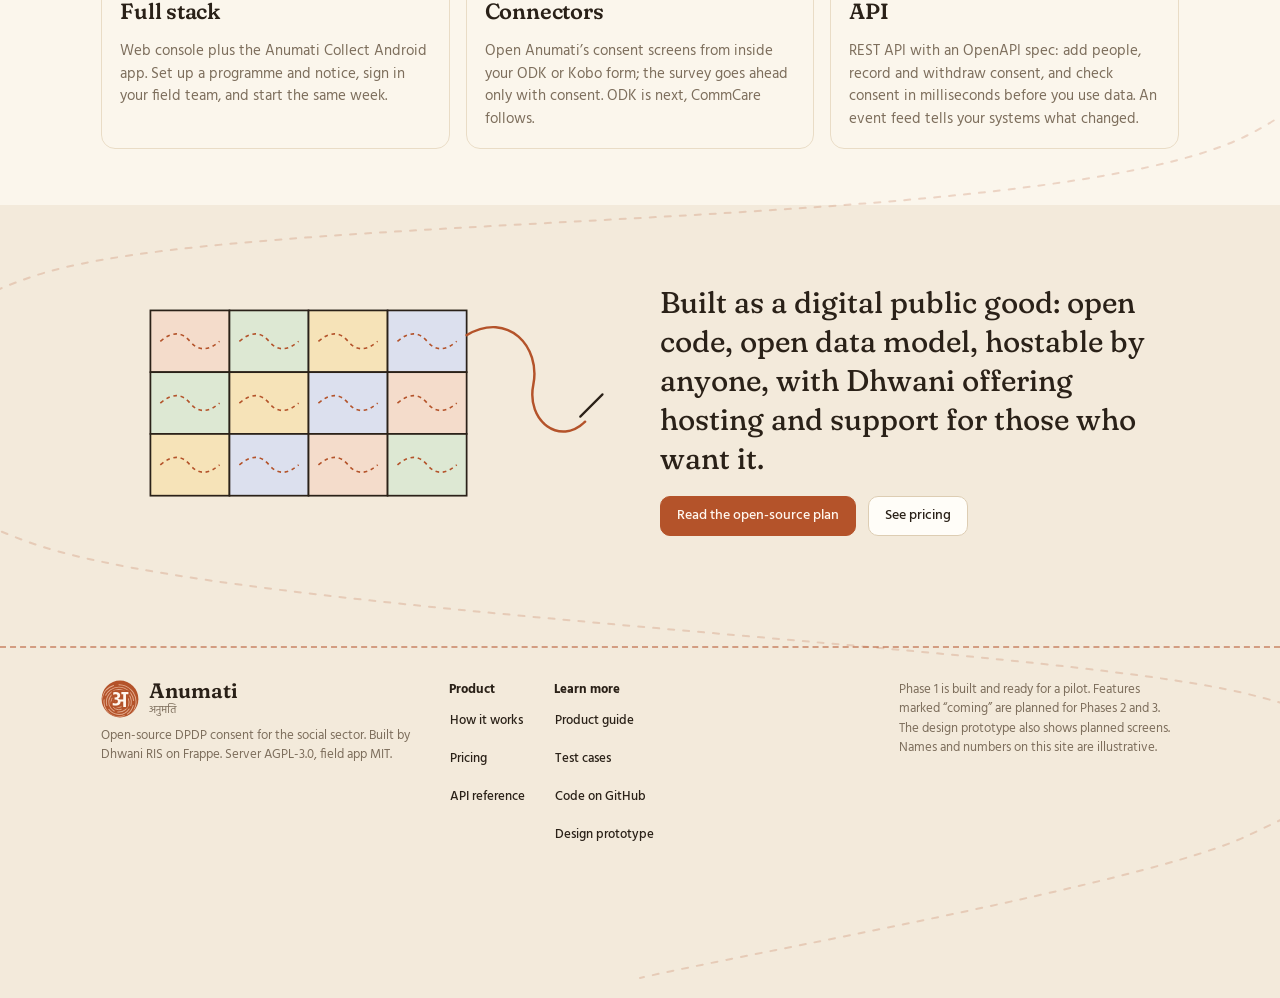
==== commit 8c0c845e: "Website and guide: light (beige) by default, with a light/dark button The site followed the device's" ====
--- a/site/index.html
+++ b/site/index.html
@@ -8,6 +8,7 @@
 <meta property="og:title" content="Anumati · Consent that works where the internet doesn’t">
 <meta property="og:description" content="Open-source consent for India’s DPDP Act, built for the field.">
 <meta name="theme-color" content="#B4532A">
+<script>/* The visitor's own choice of theme, if they made one; light otherwise. */try{if(localStorage.getItem('anumati-theme')==='dark')document.documentElement.dataset.theme='dark'}catch(e){}</script>
 <link rel="icon" type="image/svg+xml" href="assets/favicon.svg">
 <link rel="preconnect" href="https://fonts.googleapis.com">
 <link rel="preconnect" href="https://fonts.gstatic.com" crossorigin>
--- a/site/assets/site.css
+++ b/site/assets/site.css
@@ -13,19 +13,7 @@
   --mono:'IBM Plex Mono', ui-monospace, Menlo, monospace;
   color-scheme: light;
 }
-@media (prefers-color-scheme: dark){
-  :root:not([data-theme="light"]){
-    --ground:#1C1712; --surface:#241E17; --raised:#2C251D; --sunk:#171310;
-    --ink:#F1E7D6; --ink2:#CDBFA8; --ink3:#A89A84; --line:#443A2E; --line2:#362E24;
-    --terra:#E0794C; --terra-ink:#1C1712; --terra-soft:#4A2C1E; --terra-deep:#F09A72;
-    --leaf:#8DBB85; --leaf-soft:#27361F;
-    --turmeric:#E7B454; --turmeric-soft:#3F3117; --turmeric-bright:#E7B454;
-    --indigo:#9AAAE0; --indigo-soft:#262C44;
-    --danger:#F08A7C; --danger-soft:#44231E;
-    --shadow:0 1px 0 rgba(0,0,0,.2), 0 8px 20px -12px rgba(0,0,0,.6);
-    color-scheme: dark;
-  }
-}
+/* Light (beige) is the default for everyone. Dark only when the visitor picks it with the ☀/☾ button. */
 :root[data-theme="dark"]{
     --ground:#1C1712; --surface:#241E17; --raised:#2C251D; --sunk:#171310;
     --ink:#F1E7D6; --ink2:#CDBFA8; --ink3:#A89A84; --line:#443A2E; --line2:#362E24;
@@ -66,7 +54,6 @@
 .lens{border:0;background:transparent;color:inherit;padding:7px 12px;border-radius:999px;font-size:14px;cursor:pointer;white-space:nowrap;opacity:.78}
 .lens:hover{opacity:1;background:rgba(255,255,255,.08)}
 .lens.on{background:var(--terra);color:#FFF7EF;opacity:1;font-weight:600}
-:root[data-theme="dark"] .lensbar, :root:not([data-theme="light"]) .lensbar{}
 .lensbar{border-bottom:2px dashed var(--terra)}
 .demo-pill{margin-left:auto;flex-shrink:0;font-size:12px;border:1px solid rgba(255,255,255,.3);border-radius:999px;padding:3px 10px;opacity:.85}
 
@@ -132,7 +119,6 @@
 .kv dt{color:var(--ink3)} .kv dd{margin:0}
 code.blk{display:block;white-space:pre;overflow-x:auto;background:var(--ink);color:#F1E7D6;border-radius:12px;padding:16px;font-family:var(--mono);font-size:13px;line-height:1.6}
 :root[data-theme="dark"] code.blk{background:var(--sunk)}
-@media (prefers-color-scheme: dark){:root:not([data-theme="light"]) code.blk{background:var(--sunk)}}
 
 /* ---------- website ---------- */
 .site{background:var(--ground)}
@@ -303,3 +289,5 @@
 @media (prefers-reduced-motion: reduce){*{transition:none!important;animation:none!important}}
 @keyframes pulse{0%,100%{opacity:1}50%{opacity:.45}}
 .pulse{animation:pulse 1.2s ease-in-out infinite}
+
+.themebtn{font-size:16px;line-height:1;min-width:36px}
